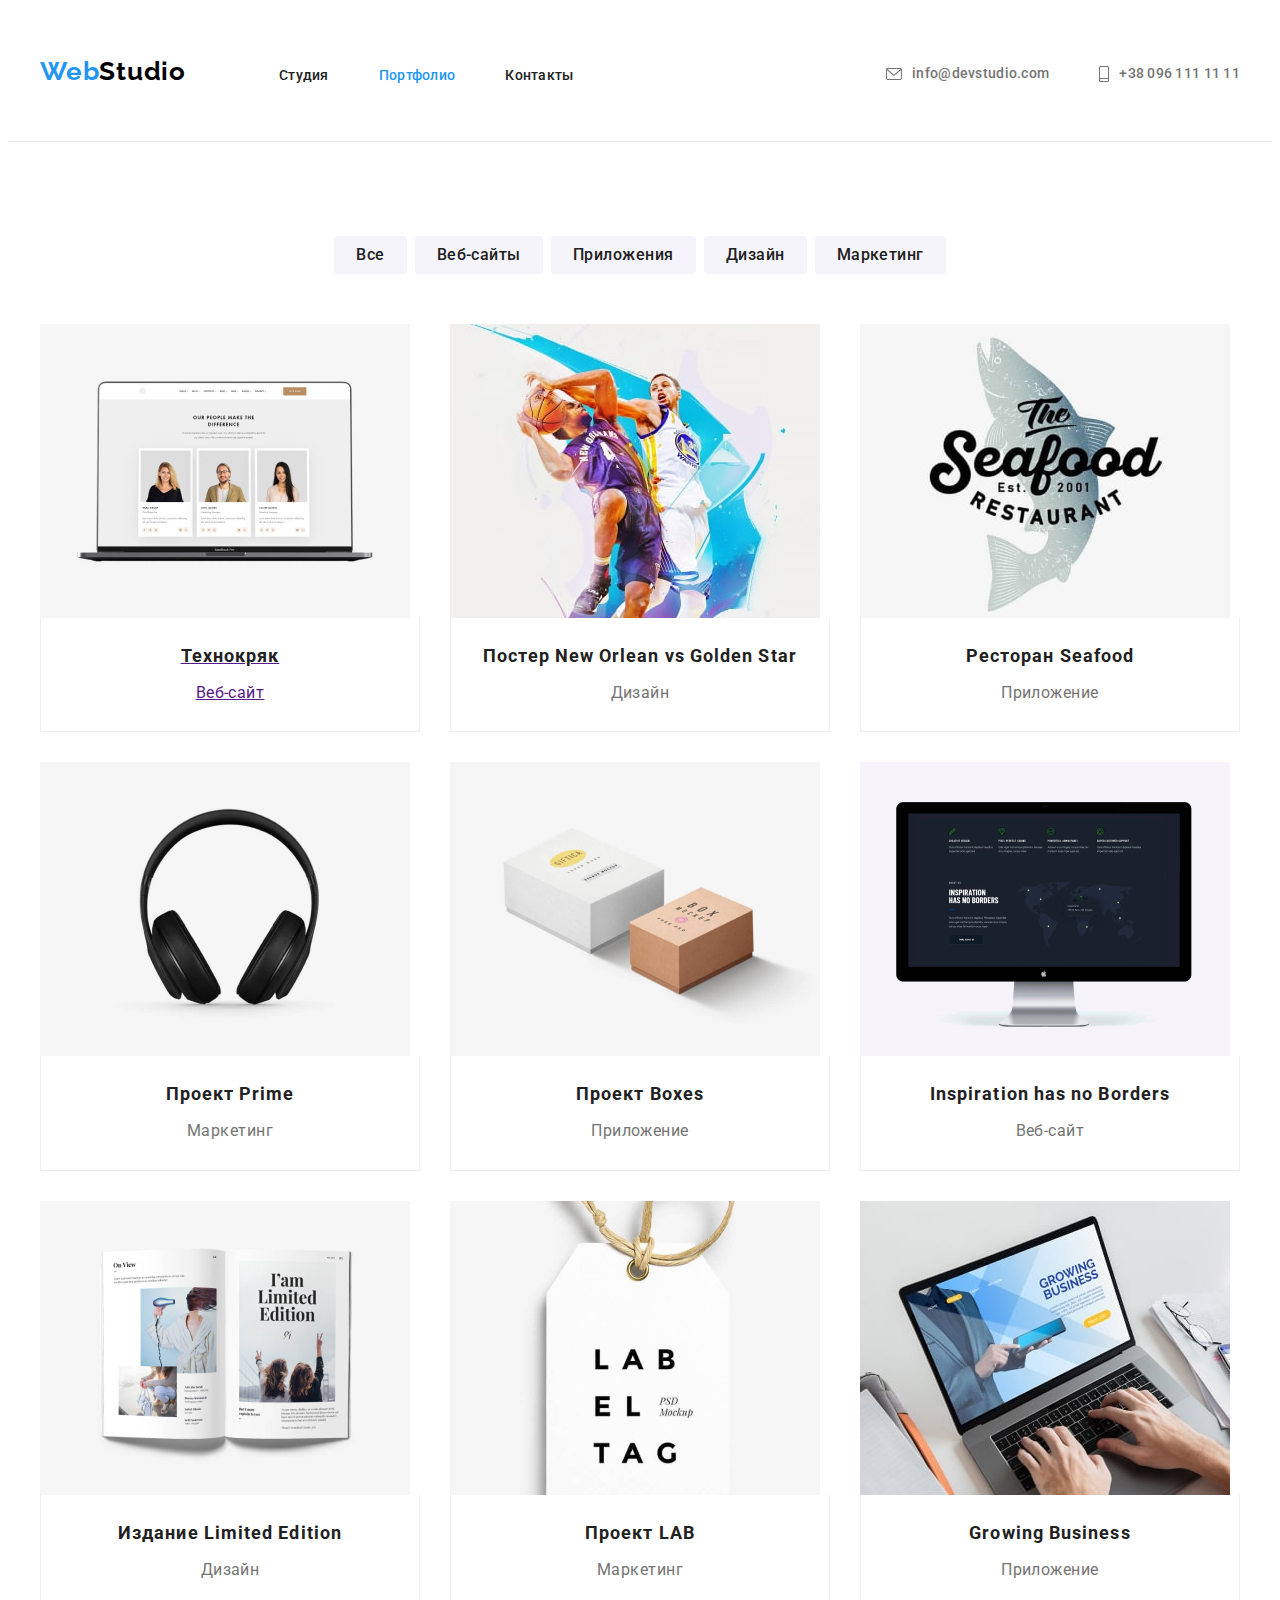
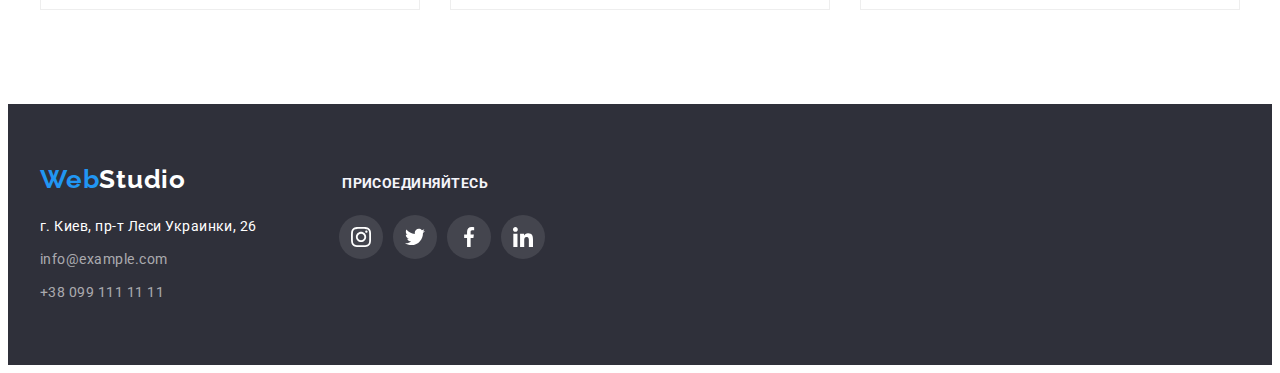
==== portfolio.html @ 6f5ca1a8 "save" ====
<!DOCTYPE html>
<html lang="ru">

<head>
  <meta charset="utf-8">
  <meta name="description" content="Предоставление услуг Веб разработки" />
  <title>Веб студия</title>
  <!-- Добавление шрифтов Google-fonts -->
  <link rel="preconnect" href="https://fonts.googleapis.com">
  <link rel="preconnect" href="https://fonts.gstatic.com" crossorigin>
  <link href="https://fonts.googleapis.com/css2?family=Raleway:wght@700&family=Roboto:wght@400;500;700;900&display=swap"
    rel="stylesheet">
  <!-- Добавление Modern-normalize -->
  <link rel="stylesheet" href="https://cdnjs.cloudflare.com/ajax/libs/modern-normalize/1.1.0/modern-normalize.min.css"
    integrity="sha512-wpPYUAdjBVSE4KJnH1VR1HeZfpl1ub8YT/NKx4PuQ5NmX2tKuGu6U/JRp5y+Y8XG2tV+wKQpNHVUX03MfMFn9Q=="
    crossorigin="anonymous" referrerpolicy="no-referrer" />
  <!-- Ссылка на CSS-файл -->
  <link rel="stylesheet" href="./css/styles.css">
</head>
<!-- Body -->

<body>
  <!-- Содержание -->
  <header class="page-header">
    <!-- HEADER -->
    <div class="container">
      <nav class="main-nav">
        <a class="logo" href="./index.html">Web<span class="accent black">Studio</span></a>
        <ul class="site-nav list">
          <li class="item"><a href="./index.html" class="link">Студия</a></li>
          <li class="item"><a href="" class="link current">Портфолио</a></li>
          <li class="item"><a href="./contacts.html" class="link">Контакты</a></li>
        </ul>
      </nav>
      <!-- КОНТАКТЫ -->
      <ul class="contact list">
        <li class="item-contacts item">
          <a href="mailto:info@devstudio.com" class="link">
            <svg class="icon-contacts" width="16" height="12">
              <use href="./images/svg/sprite.svg#icon-envelope-hover"></use>
            </svg>
            info@devstudio.com</a>
        </li>
        <li class="item-contacts item">
          <a href="tel:+380961111111" class="link">
            <svg class="icon-contacts" width="10" height="16">
              <use href="./images/svg/sprite.svg#icon-smartphone"></use>
            </svg>
            +38 096 111 11 11</a>
        </li>
      </ul>
    </div>
  </header>

  <main>
    <section class="section directions">
      <div class="container">
        <h1 class="visually-hidden">Портфолио</h1>
        <ul class="directions-list list">
          <li class="directions-item">
            <button class="directions-item-all button">Все</button>
          </li>

          <li class="directions-item">
            <button class="directions-item-web button">Веб-сайты</button>
          </li>

          <li class="directions-item">
            <button class="directions-item-app button">Приложения</button>
          </li>

          <li class="directions-item">
            <button class="directions-item-design button">Дизайн</button>
          </li>

          <li class="directions-item">
            <button class="directions-item-market button">Маркетинг</button>
          </li>
        </ul>

        <ul class="example-list list">
          <li class="example-item">
            <a href="">
            <img src="./images/portfolio/Технокряк-img(1).jpg" width="370" height="294" alt="Технокряк">
            <div class="example-content">
              <h2 class="example-title">Технокряк</h2>
              <p class="example-text">Веб-сайт</p>
            </div>
            </a>
          </li>


          <li class="example-item">
            <img src="./images/portfolio/Постер-img (2).jpg" width="370" height="294" alt="Постер">
            <div class="example-content">
              <h2 class="example-title">Постер New Orlean vs Golden Star</span></h2>
              <p class="example-text">Дизайн</p>
            </div>
          </li>

          <li class="example-item">
            <img src="./images/portfolio/Seafood-img (3).jpg" width="370" height="294" alt="Ресторан Сифуд">
            <div class="example-content">
              <h2 class="example-title">Ресторан Seafood</h2>
              <p class="example-text">Приложение</p>
            </div>
          </li>

          <li class="example-item">
            <img src="./images/portfolio/Prime-img (4).jpg" width="370" height="294" alt="Проект Прайм">
            <div class="example-content">
              <h2 class="example-title"> Проект Prime</h2>
              <p class="example-text">Маркетинг</p>
            </div>
          </li>

          <li class="example-item">
            <img src="./images/portfolio/Boxes-img (5).jpg" width="370" height="294" alt="Проект Боксес">
            <div class="example-content">
              <h2 class="example-title">Проект Boxes</h2>
              <p class="example-text">Приложение</p>
            </div>
          </li>

          <li class="example-item">
            <img src="./images/portfolio/Inspiration-img (6).jpg" width="370" height="294" alt="Вдохновение без границ">
            <div class="example-content">
              <h2 class="example-title">Inspiration has no Borders</h2>
              <p class="example-text">Веб-сайт</p>
            </div>
          </li>

          <li class="example-item">
            <img src="./images/portfolio/Limited-img (7).jpg" width="370" height="294" alt="Издание Ограниченная Серия">
            <div class="example-content">
              <h2 class="example-title">Издание Limited Edition</h2>
              <p class="example-text">Дизайн</p>
            </div>
          </li>

          <li class="example-item">
            <img src="./images/portfolio/LAB-img (8).jpg" width="370" height="294" alt="Проект ЛАБ">
            <div class="example-content">
              <h2 class="example-title">Проект LAB</h2>
              <p class="example-text">Маркетинг</p>
            </div>
          </li>

          <li class="example-item">
            <img src="./images/portfolio/Growing-img (9).jpg" width="370" height="294" alt="Растущий бизнес">
            <div class="example-content">
              <h2 class="example-title"> Growing Business</h2>
              <p class="example-text">Приложение</p>
            </div>
          </li>
      </div>
    </section>
  </main>
  <!-- Футер -->
  <footer class="page-footer">
    <div class="container">
      <div class="logo-title-thumb">
        <a class="logo" href="./index.html">Web<span class="accent white">Studio</span></a>
        <h2 class="footer-social-title">присоединяйтесь</h2>
      </div>

      <div class="footer-contacts-socials">
        <address class="footer-contacts">
          <ul class="footer-contacts-list list">
            <li class="city-item item">
              <a class="city-link link"
                href="https://www.google.com/maps/d/viewer?mid=10uSM3H-mIU3GznYo2szRIEphczw&ll=50.42732700000001%2C30.538092&z=17"
                target="_blank" rel="noopener noreferrer">г. Киев, пр-т Леси Украинки, 26</a>
            </li>

            <li class="mail-item item">
              <a href="mailto:info@example.com" class="mail-link link">info@example.com</a>
            </li>

            <li class="phone-item item">
              <a href="tel:+380991111111" class="phone-link link">+38 099 111 11 11</a>
            </li>
          </ul>
        </address>

        <ul class="footer-social-list list">
          <li class="footer-social-item item">
            <a class="footer-social-link link" href="">
              <svg class="footer-social-icon" width="20" height="20">
                <use href="./images/svg/sprite.svg#icon-instagram"></use>
              </svg>
            </a>
          </li>

          <li class="footer-social-item item">
            <a class="footer-social-link link" href="">
              <svg class="footer-social-icon" width="20" height="20">
                <use href="./images/svg/sprite.svg#icon-twitter"></use>
              </svg>
            </a>
          </li>

          <li class="footer-social-item item">
            <a class="footer-social-link link" href="">
              <svg class="footer-social-icon" width="20" height="20">
                <use href="./images/svg/sprite.svg#icon-facebook"></use>
              </svg>
            </a>
          </li>

          <li class="footer-social-item item">
            <a class="footer-social-link link" href="">
              <svg class="footer-social-icon" width="20" height="20">
                <use href="./images/svg/sprite.svg#icon-linkedin"></use>
              </svg>
            </a>
          </li>
        </ul>
      </div>

    </div>
  </footer>
</body>

</html>
---- css/styles.css ----
:root {
  --primary-text-color: #757575;
  --secondary-text-color: #ffffff;
  --footer-text-color: rgba(255, 255, 255, 0.6);
  --title-text-color: #212121;
  --logo-black-color: #000000;
  --accent-color: #2196f3;
  --primary-bg-color: #ffffff;
  --secondary-bg-color: #f5f4fa;
  --footer-bg-color: #2f303a;
  --button-border: rgba(0, 0, 0, 0.15);
  --border-under-header: #ececec;
  --border-under-item: #eeeeee;
  --shadow: 0px 1px 3px rgba(0, 0, 0, 0.12), 0px 1px 1px rgba(0, 0, 0, 0.14),
    0px 2px 1px rgba(0, 0, 0, 0.2);

  /* отступ между элементами списка (кроме меню навигации) */
  --list-gap: 30px;
  /* -1 * var(--list-gap) = -30px  */
}

/* основной цвет текста (прозрачный) #757575  */

/* вторичный цвет текста (черный) #212121 */

/* третий цвет текста (белый) #ffffff */

/* основной фон (белый)  #ffffff */

/* второй фон (белый с прозрачностью) #f5f4fA (наша команда) */

/* третий фон футера + эффиктивные решения (серый) #2f303a */

/* акцент #2196f3 */

/* Добавление в Body: основной цвет и шрифт текста + фон */
body {
  color: var(--primary-text-color);
  background-color: var(--primary-bg-color);
  font-family: 'Roboto', sans-serif;
  letter-spacing: 0.03em;
}

/* Заголовки и обзацы - убираю вертикальные отступы */
h1,
h2,
h3,
h4,
h5,
h6,
p {
  padding: 0;
  margin: 0;
}

h3 {
  margin-bottom: 10px;
}

/* -----------------Утилиты--------------- */
/* контейнер офрмление */
.container {
  margin-left: auto;
  margin-right: auto;
  padding-left: 15px;
  padding-right: 15px;
  width: 1200px;
}

.section {
  margin-bottom: 94px;
  margin-top: 94px;
}

/* .list Убираем маркеры с нужных нам списков */
.list {
  padding: 0;
  margin: 0;
  list-style: none;
}

.visually-hidden {
  position: absolute;
  width: 1px;
  height: 1px;
  margin: -1px;
  padding: 0;
  overflow: hidden;
  border: 0;
  clip: rect(0 0 0 0);
}

/* -----------------HEADER-------------------------- */
.page-header {
  border-bottom: 1px solid var(--border-under-header);
}

/* .logo-web - в навигации */
.main-nav .logo {
  display: block;
  padding-top: 24px;
  padding-bottom: 25px;
  margin-right: 93px;

  text-decoration: none;
  color: var(--accent-color);
  font-family: 'Raleway', sans-serif;
  letter-spacing: 0.03em;
  font-weight: 700;
  font-size: 26px;
  line-height: 1.19;
}

/* WebStudio - черный */
a .accent.black {
  color: var(--logo-black-color);
}

.site-nav {
  display: flex;
}

.site-nav .item + .item {
  margin-left: 50px;
}

/* site-nav цвет списка ссылок */
.site-nav .link {
  display: block;
  padding-top: 32px;
  padding-bottom: 32px;

  color: var(--title-text-color);
  font-weight: 500;
  font-size: 14px;
  line-height: 1.14;
  letter-spacing: 0.02em;
  text-decoration: none;
}

/* site-nav цвет ссылки при наведении */
.site-nav .link:hover,
.site-nav .link:focus {
  color: var(--accent-color);
}

/* current - Позиционирование открытой ссылки на текущей странице*/
.site-nav .link.current {
  color: var(--accent-color);
}

/* Contact */

.contact.list {
  display: flex;
  margin-left: auto;
}

.contact.list > .item + .item {
  margin-left: 50px;
}

/* задается цвет списку контактов в шапке */
.item-contacts .link {
  display: flex;
  align-items: center;

  padding-top: 32px;
  padding-bottom: 32px;

  color: var(--primary-text-color);
  font-weight: 500;
  font-size: 14px;
  line-height: 1.14;
  letter-spacing: 0.02em;
  text-decoration: none;
}

/* задается цвет подсвечивания ссылки при наведении курсором */
.item-contacts .link:hover,
.item-contacts .link:focus {
  color: var(--accent-color);
}

.icon-contacts {
  fill: currentColor;
  margin-right: 10px;
}

.page-header .container {
  display: flex;
  padding-top: 24px;
  padding-bottom: 25px;
  align-items: center;
}

.main-nav {
  display: flex;
  align-items: baseline;
}

/* ---------------------HERO----------------------- */
/* фон Героя */
.solutions {
  margin-bottom: 94px;
}

/* Центрирование - HERO, BUTTON */
.hero {
  background-image: linear-gradient(rgba(47, 48, 58, 0.4), rgba(47, 48, 58, 0.4)),
    url('../images/hero-bg.jpg');
  background-color: #c4c4c4;

  display: flex;
  flex-direction: column;
  justify-content: center;
  max-width: 1600px;
  min-height: 600px;

  text-align: center;
  margin-left: auto;
  margin-right: auto;
}

/* h1 Задается цвет заголовку Героя */
.hero-title {
  margin-top: 0px;
  margin-bottom: 30px;

  color: var(--secondary-text-color);
  font-family: 'Roboto', sans-serif;
  font-weight: 900;
  font-size: 44px;
  line-height: 1.36;
  text-align: center;
  letter-spacing: 0.06em;
  text-transform: uppercase;
}

/* button применение формления к кнопке */
.hero .hero-button {
  display: inline-block;
  padding: 10px 32px;
  margin-left: auto;
  margin-right: auto;

  box-shadow: var(--button-border);
  border-radius: 4px;
  cursor: pointer;

  color: var(--secondary-text-color);
  background-color: var(--accent-color);
  font-family: 'Roboto', sans-serif;
  font-style: normal;
  font-weight: 700;
  font-size: 16px;
  line-height: 1.87;
  letter-spacing: 0.06em;
  border-style: none;
}

/* --------------------SECTION-2------------------- */
/* применение ЗАГОЛОВКА к однотипным секциям, в которых одинаковый цвет заголовка */
.section-title {
  margin-bottom: 50px;

  color: var(--title-text-color);
  font-size: 36px;
  line-height: 1.17;
  text-align: center;
  letter-spacing: 0.03em;
}

/* feature */
.feature-list {
  display: flex;
}

.feature-list .item {
  flex-basis: calc(100% - 4 * var(--list-gap) / 4);
}

.feature-list .item + .item {
  margin-left: var(--list-gap);
}

/* h3 оформление-1 */
.feature-list .title {
  font-family: 'Roboto', sans-serif;
  font-size: 14px;
  line-height: 1.14;
  text-transform: uppercase;
}

/* p - оформление-1 */
.feature-list .text {
  font-size: 14px;
  line-height: 1.71;
}

.thumb-icon-feature {
  display: flex;
  align-items: center;
  justify-content: center;
  width: 270px;
  height: 120px;
  background-color: #f5f4fa;
  border-radius: 4px;

  margin-bottom: 30px;
}

/* --------------------SECTION-3------------------- */
.versions-list {
  display: flex;
  margin-left: calc(-1 * var(--list-gap));
}

.versions-list > .item {
  flex-basis: calc(100% / 3 - var(--list-gap));
  margin-left: var(--list-gap);
}

.item > img {
  max-width: 100%;
}

/* --------------------SECTION-4------------------- */
/* фон к section */
.masters {
  background-color: var(--secondary-bg-color);
}

/* -----------------team---------------- */
.team-list img {
  margin-bottom: 30px;
  max-width: 100%;
}

.team-list {
  display: flex;
  flex-wrap: wrap;
  margin-left: calc(-1 * var(--list-gap));
}

.team-list > .item {
  flex-basis: calc(100% / 4 - var(--list-gap));
  margin-left: var(--list-gap);

  box-shadow: var(--shadow);
  border-radius: 0px 0px 4px 4px;
  background-color: var(--primary-bg-color);
}

.team-list-content {
  padding-bottom: 30px;
}

.team-list-content .text {
  margin-bottom: 16px;
}

/* h3 оформление -2 */
.team-list .title {
  font-weight: 500;
  font-size: 16px;
  line-height: 1.18;
  text-align: center;
}

/* p - оформление-2 */
.team-list .text {
  font-size: 16px;
  line-height: 1.18;
  text-align: center;
}

/* social */
.social-team-list {
  display: flex;
  justify-content: center;
  align-items: center;
}

.social-team-item + .social-team-item {
  margin-left: 10px;
}

.social-team-link {
  display: flex;
  justify-content: center;
  align-items: center;
  width: 44px;
  height: 44px;
  border-radius: 50%;
}

.social-team-link:hover,
.social-team-link:focus {
  background-color: var(--accent-color);
}

.social-team-link:hover .social-team-icon,
.social-team-link:focus .social-team-icon {
  fill: #ffffff;
}

.social-team-icon {
  fill: #afb1b8;
}

/* clients */
.clients-list {
  display: flex;
  /* justify-content: center; */
}

.clients-item + .clients-item {
  margin-left: 30px;
}

.clients-link {
  fill: #afb1b8;
  display: flex;
  width: 170px;
  height: 92px;
  align-items: center;
  justify-content: center;
  border: 1px solid #afb1b8;
  border-radius: 4px;
}

.clients-link:hover,
.clients-link:focus {
  border-color: var(--accent-color);
  fill: var(--accent-color);
}

/* -----------------------ФУТЕР---------------- */
/* фон - футер */
.page-footer {
  background-color: var(--footer-bg-color);
}

.page-footer .container {
  padding-top: 60px;
  padding-bottom: 60px;
}

.page-footer .logo {
  text-decoration: none;
  color: var(--accent-color);
  font-family: 'Raleway', sans-serif;
  letter-spacing: 0.03em;
  font-weight: 700;
  font-size: 26px;
  line-height: 1.19;
}

/* Studio - белый цвет */
.logo .accent.white {
  color: var(--secondary-text-color);
}

.footer-contacts .city-link {
  margin-bottom: 9px;
  display: block;

  text-decoration: none;
  color: var(--secondary-text-color);
  font-style: normal;
  font-weight: 400;
  font-size: 14px;
  line-height: 1.71;
}

/* phone - оформление */
.footer-contacts .mail-link,
.footer-contacts .phone-link {
  color: var(--footer-text-color);
  text-decoration: none;
  font-style: normal;
  font-weight: 400;
  font-size: 14px;
  line-height: 1.71;
}

.mail-item {
  margin-bottom: 9px;
}

.logo-title-thumb {
  display: flex;
  align-items: baseline;
  margin-bottom: 20px;
}

.footer-social-title {
  margin-left: 156px;

  color: var(--secondary-bg-color);
  font-family: 'Roboto', sans-serif;
  font-size: 14px;
  line-height: 1.14;
  text-transform: uppercase;
}

.footer-contacts-socials {
  display: flex;
}

.footer-social-list {
  display: flex;
  margin-left: 82px;
}

.footer-social-item + .footer-social-item {
  margin-left: 10px;
}

.footer-social-link {
  display: flex;
  align-items: center;
  justify-content: center;
  width: 44px;
  height: 44px;
  background-color: rgba(255, 255, 255, 0.1);
  border-radius: 50%;
}

.footer-social-link:hover,
.footer-social-link:focus {
  background-color: var(--accent-color);
}

.footer-social-icon {
  fill: var(--secondary-text-color);
}

/* ------------------------------------------- */
/* ------------------ПОРТФОЛИО-MAIN--------------- */
/* ------------------------------------------- */
.directions-list {
  display: flex;
  justify-content: center;
  margin-bottom: 50px;
}

.directions-list .directions-item + .directions-item {
  margin-left: 8px;
}

/* button применение формления к кнопке */
.directions .button {
  padding: 6px 22px;

  color: var(--title-text-color);
  background-color: var(--secondary-bg-color);
  font-family: inherit;
  font-style: normal;
  font-weight: 500;
  font-size: 16px;
  line-height: 1.6;
  letter-spacing: 0.03em;
  border-radius: 4px;
  cursor: pointer;
  border-style: none;
}

/* Кнопка - наведеие и фокус */
.directions .button:hover,
.directions .button:focus {
  color: var(--secondary-text-color);
  background-color: var(--accent-color);
}

/* example */
.example-item img {
  display: block;
  max-width: 100%;
}

.example-list {
  display: flex;
  flex-wrap: wrap;
  margin-left: calc(-1 * var(--list-gap));
  margin-bottom: calc(-1 * var(--list-gap));
}

.example-item .example-content {
  padding-top: 20px;
  padding-bottom: 24px;

  border-bottom: 1px solid var(--border-under-item);
  border-left: 1px solid var(--border-under-item);
  border-right: 1px solid var(--border-under-item);
}

.example-list > .example-item {
  flex-basis: calc(100% / 3 - var(--list-gap));
  margin-left: var(--list-gap);
  margin-bottom: var(--list-gap);

  text-align: center;
}
/* -------------------------------- */
.example-list .example-title {
  margin-bottom: 4px;

  color: var(--title-text-color);
  font-size: 18px;
  line-height: 2;
  letter-spacing: 0.06em;
}

.example-list .example-text {
  line-height: 1.87;
}

/* lllllllllllllllllllllllll */
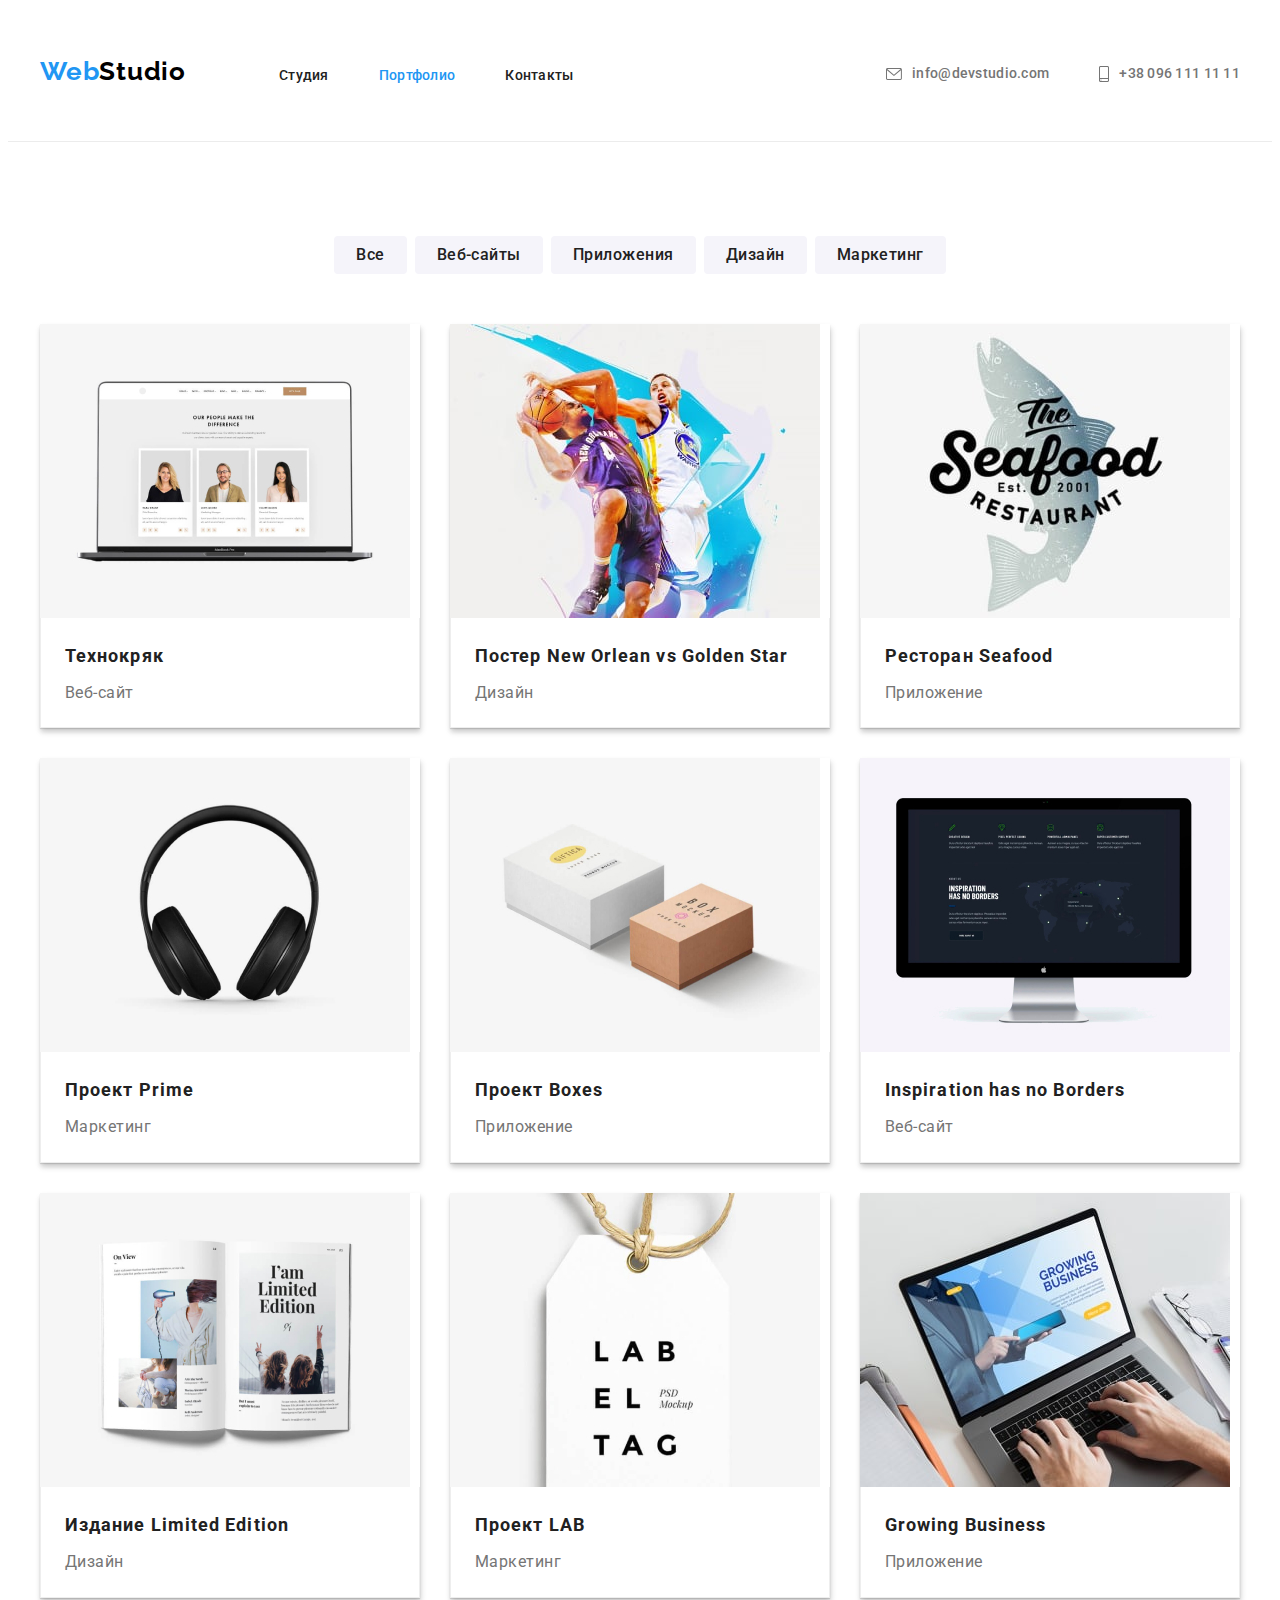
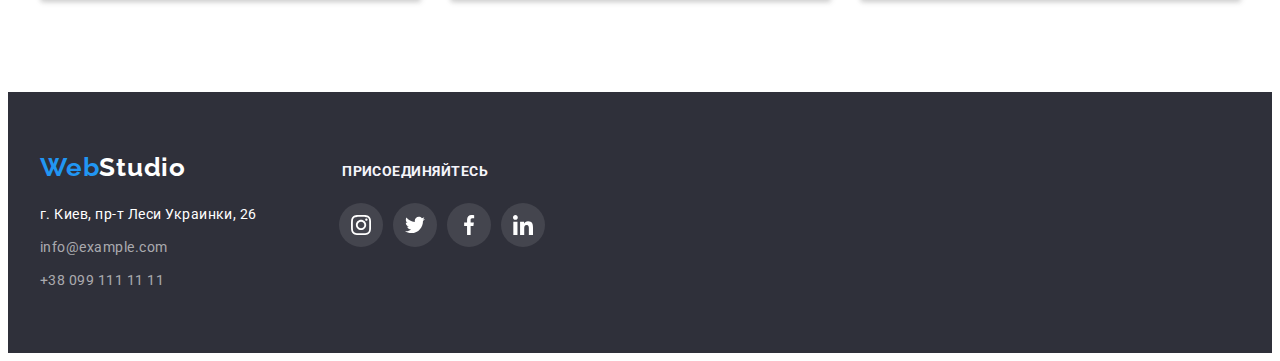
==== commit 2d4b6f9f: "Update portfolio.html" ====
--- a/portfolio.html
+++ b/portfolio.html
@@ -80,13 +80,11 @@
 
         <ul class="example-list list">
           <li class="example-item">
-            <a href="">
             <img src="./images/portfolio/Технокряк-img(1).jpg" width="370" height="294" alt="Технокряк">
             <div class="example-content">
               <h2 class="example-title">Технокряк</h2>
               <p class="example-text">Веб-сайт</p>
             </div>
-            </a>
           </li>
 
 
--- a/css/styles.css
+++ b/css/styles.css
@@ -572,6 +572,9 @@
 .directions .button:focus {
   color: var(--secondary-text-color);
   background-color: var(--accent-color);
+
+  box-shadow: 0px 3px 1px rgba(0, 0, 0, 0.1), 0px 1px 2px rgba(0, 0, 0, 0.08),
+    0px 2px 2px rgba(0, 0, 0, 0.12);
 }
 
 /* example */
@@ -588,8 +591,8 @@
 }
 
 .example-item .example-content {
-  padding-top: 20px;
-  padding-bottom: 24px;
+  text-align: start;
+  padding: 20px 24px 20px 24px;
 
   border-bottom: 1px solid var(--border-under-item);
   border-left: 1px solid var(--border-under-item);
@@ -602,6 +605,10 @@
   margin-bottom: var(--list-gap);
 
   text-align: center;
+
+  background-color: var(--primary-bg-color);
+  box-shadow: 0px 1px 1px rgba(0, 0, 0, 0.12), 0px 4px 4px rgba(0, 0, 0, 0.06),
+    1px 4px 6px rgba(0, 0, 0, 0.16);
 }
 /* -------------------------------- */
 .example-list .example-title {
@@ -614,7 +621,10 @@
 }
 
 .example-list .example-text {
+  font-weight: 400;
+  font-size: 16px;
   line-height: 1.87;
+  color: var(--primary-text-color);
 }
 
 /* lllllllllllllllllllllllll */
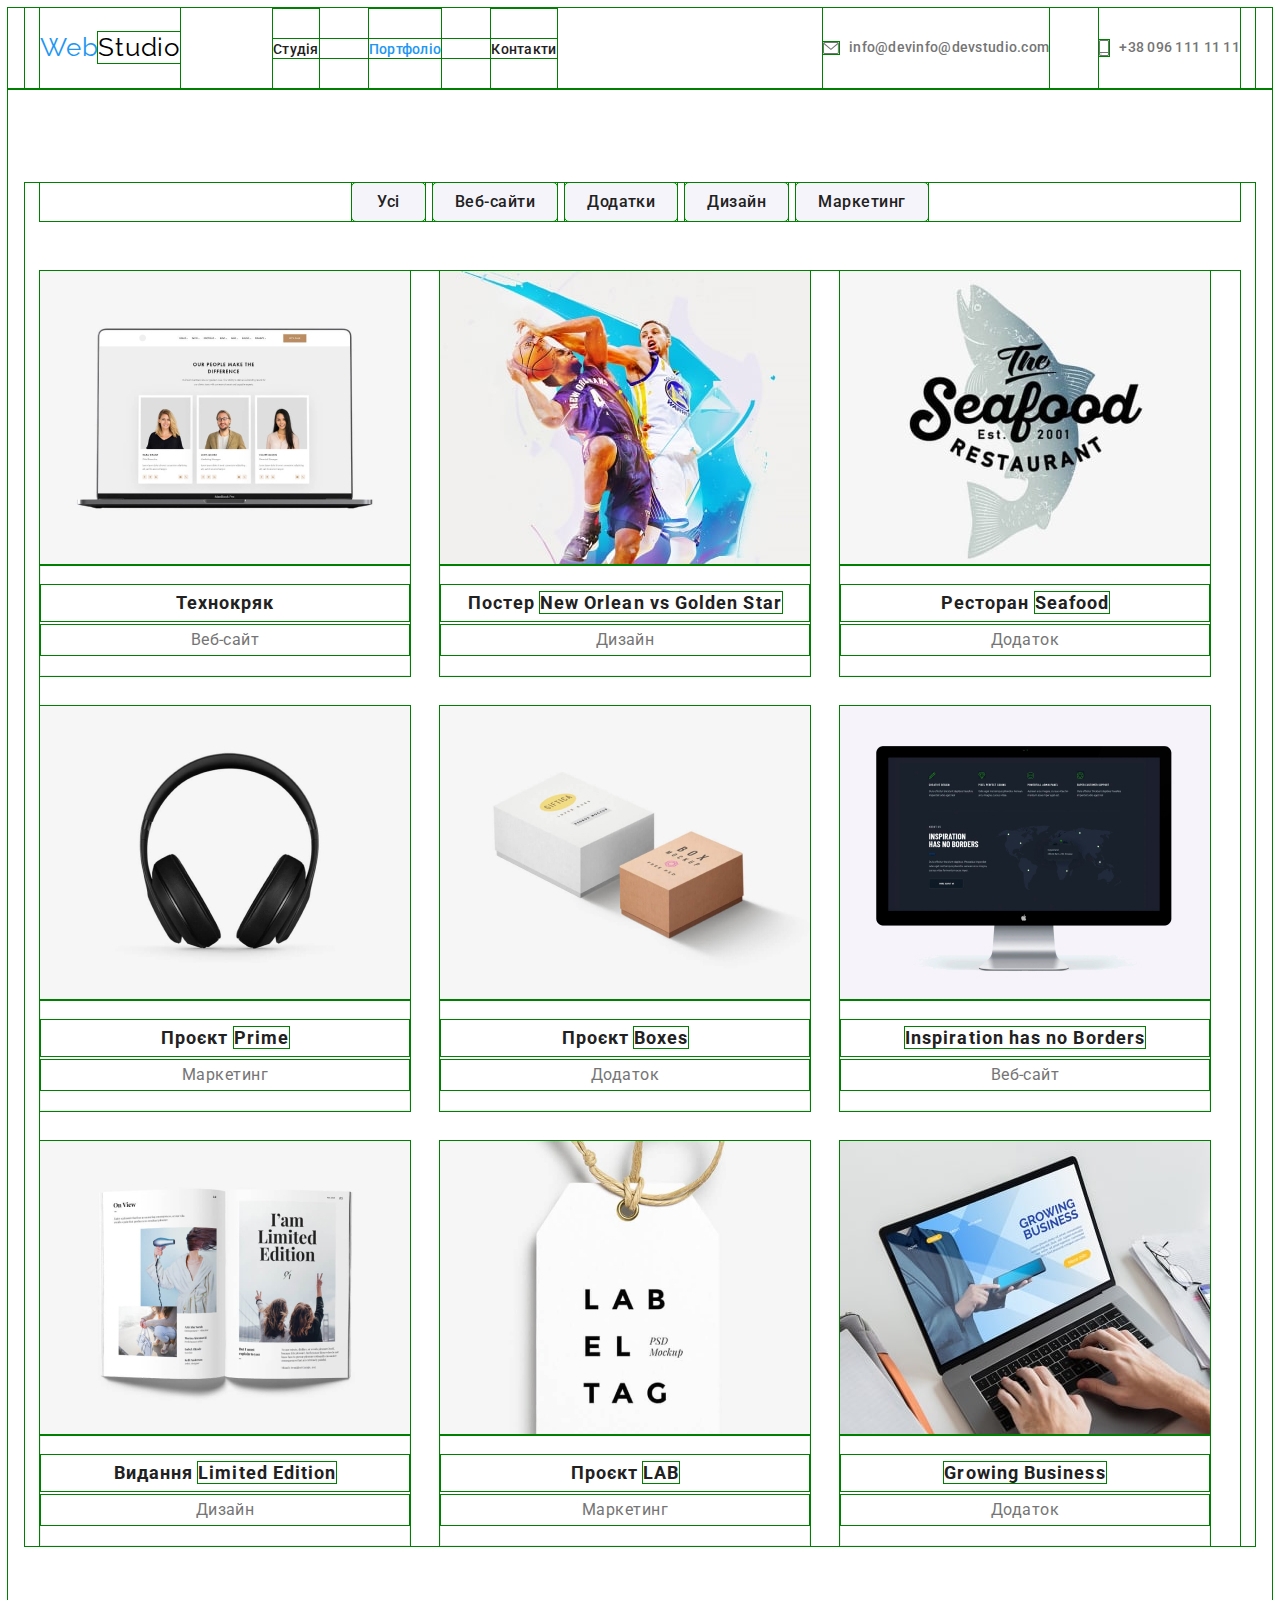
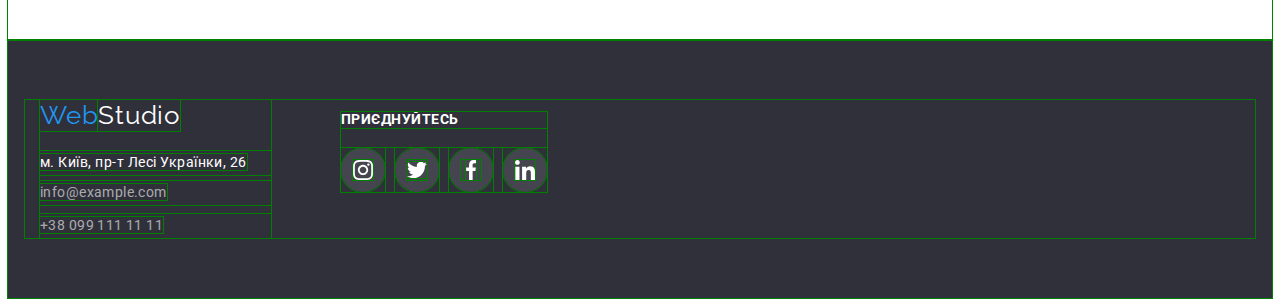
==== commit 0e2b5ef4: "portfolio.html" ====
--- a/portfolio.html
+++ b/portfolio.html
@@ -1,14 +1,13 @@
 <!DOCTYPE html>
-<html lang="ru">
-
+<html lang="uk">
 <head>
   <meta charset="utf-8">
-  <meta name="description" content="Предоставление услуг Веб разработки" />
-  <title>Веб студия</title>
+  <meta name="description" content="Надання послуг Веб-розробки" />
+  <title>Портфоліо</title>
   <!-- Добавление шрифтов Google-fonts -->
   <link rel="preconnect" href="https://fonts.googleapis.com">
   <link rel="preconnect" href="https://fonts.gstatic.com" crossorigin>
-  <link href="https://fonts.googleapis.com/css2?family=Raleway:wght@700&family=Roboto:wght@400;500;700;900&display=swap"
+  <link href="https://fonts.googleapis.com/css2?family=Raleway:wght@700&family=Roboto:wght@400;500;700&display=swap"
     rel="stylesheet">
   <!-- Добавление Modern-normalize -->
   <link rel="stylesheet" href="https://cdnjs.cloudflare.com/ajax/libs/modern-normalize/1.1.0/modern-normalize.min.css"
@@ -17,162 +16,151 @@
   <!-- Ссылка на CSS-файл -->
   <link rel="stylesheet" href="./css/styles.css">
 </head>
-<!-- Body -->
-
+
+<!--Body -->
 <body>
   <!-- Содержание -->
   <header class="page-header">
     <!-- HEADER -->
     <div class="container">
       <nav class="main-nav">
-        <a class="logo" href="./index.html">Web<span class="accent black">Studio</span></a>
+        <a class="logo link" href="./index.html " lang="en">Web<span class="accent black">Studio</span></a>
         <ul class="site-nav list">
-          <li class="item"><a href="./index.html" class="link">Студия</a></li>
-          <li class="item"><a href="" class="link current">Портфолио</a></li>
-          <li class="item"><a href="./contacts.html" class="link">Контакты</a></li>
+          <li class="item"><a href="./index.html" class="link">Студія</a></li>
+          <li class="item"><a href="./portfolio.html" class="link current">Портфоліо</a></li>
+          <li class="item"><a href="./contacts.html" class="link">Контакти</a></li>
         </ul>
       </nav>
       <!-- КОНТАКТЫ -->
       <ul class="contact list">
-        <li class="item-contacts item">
-          <a href="mailto:info@devstudio.com" class="link">
-            <svg class="icon-contacts" width="16" height="12">
-              <use href="./images/svg/sprite.svg#icon-envelope-hover"></use>
-            </svg>
-            info@devstudio.com</a>
-        </li>
-        <li class="item-contacts item">
-          <a href="tel:+380961111111" class="link">
-            <svg class="icon-contacts" width="10" height="16">
-              <use href="./images/svg/sprite.svg#icon-smartphone"></use>
-            </svg>
-            +38 096 111 11 11</a>
+          <li class="contact-item">
+            <a href="mailto:info@devstudio.com" class="link" lang="en">
+              <svg class="contact-icon" width="16" height="12">
+                <use href="./images/sprite.svg#icon-envelope-hover"></use>
+              </svg>
+              info@devinfo@devstudio.com
+            </a>
+          </li>
+          <li class="contact-item">
+            <a href="tel:+380961111111" class="link">
+              <svg class="contact-icon" width="10" height="16">
+                <use href="./images/sprite.svg#icon-smartphone"></use>
+              </svg>
+              +38 096 111 11 11
+            </a>
+          </li>
+        </ul>
+    </div>
+  </header>
+
+  <main>
+  <section class="directions section">
+    <div class="container">
+      <h1 class="visually-hidden">Портфоліо</h1>
+      <ul class="directions-list list">
+        <li class="directions-item">
+          <button class="directions-button" type="button">Усі</button>
+        </li>
+        <li class="directions-item">
+          <button class="directions-button" type="button">Веб-сайти</button>
+        </li>
+        <li class="directions-item">
+          <button class="directions-button" type="button">Додатки</button>
+        </li>
+        <li class="directions-item">
+          <button class="directions-button" type="button">Дизайн</button>
+        </li>
+        <li class="directions-item">
+          <button class="directions-button" type="button">Маркетинг</button>
+        </li>
+      </ul>
+
+      <ul class="example-list list">
+        <li class="example-item">
+          <img class="image" src="./images/portfolio/img1.jpg" width="370" height="294" alt="Технокряк">
+          <div class="example-content">
+            <h2 class="example-title">Технокряк</h2>
+            <p class="example-text">Веб-сайт</p>
+          </div>
+        </li>
+        <li class="example-item">
+          <img class="image" src="./images/portfolio/img2.jpg" width="370" height="294" alt="Постер">
+          <div class="example-content">
+            <h2 class="example-title">Постер <span lang="en">New Orlean vs Golden Star</span></h2>
+            <p class="example-text">Дизайн</p>
+          </div>
+        </li>
+        <li class="example-item">
+          <img class="image" src="./images/portfolio/img3.jpg" width="370" height="294" alt="Ресторан Сіфуд">
+          <div class="example-content">
+            <h2 class="example-title">Ресторан <span lang="en">Seafood</span></h2>
+            <p class="example-text">Додаток</p>
+          </div>
+        </li>
+        <li class="example-item">
+          <img class="image" src="./images/portfolio/img4.jpg" width="370" height="294" alt="Проєкт Прайм">
+          <div class="example-content">
+            <h2 class="example-title"> Проєкт <span lang="en">Prime</span></h2>
+            <p class="example-text">Маркетинг</p>
+          </div>
+        </li>
+        <li class="example-item">
+          <img class="image" src="./images/portfolio/img5.jpg" width="370" height="294" alt="Проект Боксес">
+          <div class="example-content">
+            <h2 class="example-title">Проєкт <span lang="en">Boxes</span></h2>
+            <p class="example-text">Додаток</p>
+          </div>
+        </li>
+        <li class="example-item">
+          <img class="image" src="./images/portfolio/img6.jpg" width="370" height="294" alt="Натхнення без кордонів">
+          <div class="example-content">
+            <h2 class="example-title"><span lang="en">Inspiration has no Borders</span></h2>
+            <p class="example-text">Веб-сайт</p>
+          </div>
+        </li>
+        <li class="example-item">
+          <img class="image" src="./images/portfolio/img7.jpg" width="370" height="294" alt="Видання Обмежена серія">
+          <div class="example-content">
+            <h2 class="example-title">Видання <span lang="en">Limited Edition</span></h2>
+            <p class="example-text">Дизайн</p>
+          </div>
+        </li>
+        <li class="example-item">
+          <img class="image" src="./images/portfolio/img8.jpg" width="370" height="294" alt="Проєкт ЛАБ">
+          <div class="example-content">
+            <h2 class="example-title">Проєкт <span lang="en">LAB</span></h2>
+            <p class="example-text">Маркетинг</p>
+          </div>
+        </li>
+        <li class="example-item">
+          <img class="image" src="./images/portfolio/img9.jpg" width="370" height="294" alt="Зростаючий бизнес">
+          <div class="example-content">
+            <h2 class="example-title"><span lang="en">Growing Business</span></h2>
+            <p class="example-text">Додаток</p>
+          </div>
         </li>
       </ul>
     </div>
-  </header>
-
-  <main>
-    <section class="section directions">
-      <div class="container">
-        <h1 class="visually-hidden">Портфолио</h1>
-        <ul class="directions-list list">
-          <li class="directions-item">
-            <button class="directions-item-all button">Все</button>
-          </li>
-
-          <li class="directions-item">
-            <button class="directions-item-web button">Веб-сайты</button>
-          </li>
-
-          <li class="directions-item">
-            <button class="directions-item-app button">Приложения</button>
-          </li>
-
-          <li class="directions-item">
-            <button class="directions-item-design button">Дизайн</button>
-          </li>
-
-          <li class="directions-item">
-            <button class="directions-item-market button">Маркетинг</button>
-          </li>
-        </ul>
-
-        <ul class="example-list list">
-          <li class="example-item">
-            <img src="./images/portfolio/Технокряк-img(1).jpg" width="370" height="294" alt="Технокряк">
-            <div class="example-content">
-              <h2 class="example-title">Технокряк</h2>
-              <p class="example-text">Веб-сайт</p>
-            </div>
-          </li>
-
-
-          <li class="example-item">
-            <img src="./images/portfolio/Постер-img (2).jpg" width="370" height="294" alt="Постер">
-            <div class="example-content">
-              <h2 class="example-title">Постер New Orlean vs Golden Star</span></h2>
-              <p class="example-text">Дизайн</p>
-            </div>
-          </li>
-
-          <li class="example-item">
-            <img src="./images/portfolio/Seafood-img (3).jpg" width="370" height="294" alt="Ресторан Сифуд">
-            <div class="example-content">
-              <h2 class="example-title">Ресторан Seafood</h2>
-              <p class="example-text">Приложение</p>
-            </div>
-          </li>
-
-          <li class="example-item">
-            <img src="./images/portfolio/Prime-img (4).jpg" width="370" height="294" alt="Проект Прайм">
-            <div class="example-content">
-              <h2 class="example-title"> Проект Prime</h2>
-              <p class="example-text">Маркетинг</p>
-            </div>
-          </li>
-
-          <li class="example-item">
-            <img src="./images/portfolio/Boxes-img (5).jpg" width="370" height="294" alt="Проект Боксес">
-            <div class="example-content">
-              <h2 class="example-title">Проект Boxes</h2>
-              <p class="example-text">Приложение</p>
-            </div>
-          </li>
-
-          <li class="example-item">
-            <img src="./images/portfolio/Inspiration-img (6).jpg" width="370" height="294" alt="Вдохновение без границ">
-            <div class="example-content">
-              <h2 class="example-title">Inspiration has no Borders</h2>
-              <p class="example-text">Веб-сайт</p>
-            </div>
-          </li>
-
-          <li class="example-item">
-            <img src="./images/portfolio/Limited-img (7).jpg" width="370" height="294" alt="Издание Ограниченная Серия">
-            <div class="example-content">
-              <h2 class="example-title">Издание Limited Edition</h2>
-              <p class="example-text">Дизайн</p>
-            </div>
-          </li>
-
-          <li class="example-item">
-            <img src="./images/portfolio/LAB-img (8).jpg" width="370" height="294" alt="Проект ЛАБ">
-            <div class="example-content">
-              <h2 class="example-title">Проект LAB</h2>
-              <p class="example-text">Маркетинг</p>
-            </div>
-          </li>
-
-          <li class="example-item">
-            <img src="./images/portfolio/Growing-img (9).jpg" width="370" height="294" alt="Растущий бизнес">
-            <div class="example-content">
-              <h2 class="example-title"> Growing Business</h2>
-              <p class="example-text">Приложение</p>
-            </div>
-          </li>
-      </div>
-    </section>
+  </section>
   </main>
+
   <!-- Футер -->
   <footer class="page-footer">
     <div class="container">
-      <div class="logo-title-thumb">
-        <a class="logo" href="./index.html">Web<span class="accent white">Studio</span></a>
-        <h2 class="footer-social-title">присоединяйтесь</h2>
-      </div>
-
-      <div class="footer-contacts-socials">
-        <address class="footer-contacts">
-          <ul class="footer-contacts-list list">
+
+      <div class="logo-address">
+        <a class="logo link" href="./index.html" lang="en">Web<span class="accent white">Studio</span></a>
+
+        <address>
+          <ul class="address-list list">
             <li class="city-item item">
               <a class="city-link link"
                 href="https://www.google.com/maps/d/viewer?mid=10uSM3H-mIU3GznYo2szRIEphczw&ll=50.42732700000001%2C30.538092&z=17"
-                target="_blank" rel="noopener noreferrer">г. Киев, пр-т Леси Украинки, 26</a>
+                target="_blank" rel="noopener noreferrer">м. Київ, пр-т Лесі Українки, 26</a>
             </li>
 
             <li class="mail-item item">
-              <a href="mailto:info@example.com" class="mail-link link">info@example.com</a>
+              <a href="mailto:info@example.com" class="mail-link link" lang="en">info@example.com</a>
             </li>
 
             <li class="phone-item item">
@@ -180,43 +168,44 @@
             </li>
           </ul>
         </address>
-
-        <ul class="footer-social-list list">
-          <li class="footer-social-item item">
-            <a class="footer-social-link link" href="">
-              <svg class="footer-social-icon" width="20" height="20">
-                <use href="./images/svg/sprite.svg#icon-instagram"></use>
-              </svg>
-            </a>
-          </li>
-
-          <li class="footer-social-item item">
-            <a class="footer-social-link link" href="">
-              <svg class="footer-social-icon" width="20" height="20">
-                <use href="./images/svg/sprite.svg#icon-twitter"></use>
-              </svg>
-            </a>
-          </li>
-
-          <li class="footer-social-item item">
-            <a class="footer-social-link link" href="">
-              <svg class="footer-social-icon" width="20" height="20">
-                <use href="./images/svg/sprite.svg#icon-facebook"></use>
-              </svg>
-            </a>
-          </li>
-
-          <li class="footer-social-item item">
-            <a class="footer-social-link link" href="">
-              <svg class="footer-social-icon" width="20" height="20">
-                <use href="./images/svg/sprite.svg#icon-linkedin"></use>
+      </div>
+
+      <div class="social-thumb">
+        <h3 class="title">Приєднуйтесь</h3>
+        <ul class="social-list list">
+          <li class="social-item">
+            <a class="social-link" href="https://www.instagram.com">
+              <svg class="social-icon" width="20" height="20" aria-label="Посилання на Інстаграм">
+                <use href="./images/sprite.svg#icon-instagram"></use>
+              </svg>
+            </a>
+          </li>
+
+          <li class="social-item">
+            <a class="social-link" href="https://twitter.com">
+              <svg class="social-icon" width="20" height="20" aria-label="Посилання на Твіттер">
+                <use href="./images/sprite.svg#icon-twitter"></use>
+              </svg>
+            </a>
+          </li>
+
+          <li class="social-item">
+            <a class="social-link" href="https://www.facebook.com">
+              <svg class="social-icon" width="20" height="20" aria-label="Посилання на Фейсбук">
+                <use href="./images/sprite.svg#icon-facebook"></use>
+              </svg>
+            </a>
+          </li>
+
+          <li class="social-item">
+            <a class="social-link" href="https://ua.linkedin.com">
+              <svg class="social-icon" width="20" height="20" aria-label="Посилання на Лінкедін">
+                <use href="./images/sprite.svg#icon-linkedin"></use>
               </svg>
             </a>
           </li>
         </ul>
       </div>
-
-    </div>
   </footer>
 </body>
 
--- a/css/styles.css
+++ b/css/styles.css
@@ -1,19 +1,24 @@
 :root {
+  /* Color */
   --primary-text-color: #757575;
   --secondary-text-color: #ffffff;
   --footer-text-color: rgba(255, 255, 255, 0.6);
   --title-text-color: #212121;
   --logo-black-color: #000000;
   --accent-color: #2196f3;
+  --hero-button-background-color: #188CE8;
   --primary-bg-color: #ffffff;
   --secondary-bg-color: #f5f4fa;
   --footer-bg-color: #2f303a;
   --button-border: rgba(0, 0, 0, 0.15);
+  /* Decoration */
   --border-under-header: #ececec;
   --border-under-item: #eeeeee;
-  --shadow: 0px 1px 3px rgba(0, 0, 0, 0.12), 0px 1px 1px rgba(0, 0, 0, 0.14),
+  --shadow-team: 0px 1px 3px rgba(0, 0, 0, 0.12), 0px 1px 1px rgba(0, 0, 0, 0.14),
     0px 2px 1px rgba(0, 0, 0, 0.2);
-
+  --shadow-example: 0px 1px 1px rgba(0, 0, 0, 0.12), 0px 4px 4px rgba(0, 0, 0, 0.06), 1px 4px 6px rgba(0, 0, 0, 0.16);
+
+  /* Geometry */
   /* отступ между элементами списка (кроме меню навигации) */
   --list-gap: 30px;
   /* -1 * var(--list-gap) = -30px  */
@@ -32,22 +37,29 @@
 /* третий фон футера + эффиктивные решения (серый) #2f303a */
 
 /* акцент #2196f3 */
+
+/* кнопка Hero - фон #188CE8 */
+
+* {
+  outline: 1px solid green;
+}
+
 
 /* Добавление в Body: основной цвет и шрифт текста + фон */
 body {
   color: var(--primary-text-color);
   background-color: var(--primary-bg-color);
-  font-family: 'Roboto', sans-serif;
+  font-family: 'Roboto', 'Raleway', sans-serif;
   letter-spacing: 0.03em;
 }
 
-/* Заголовки и обзацы - убираю вертикальные отступы */
 h1,
 h2,
 h3,
 h4,
 h5,
 h6,
+ul,
 p {
   padding: 0;
   margin: 0;
@@ -57,26 +69,13 @@
   margin-bottom: 10px;
 }
 
-/* -----------------Утилиты--------------- */
-/* контейнер офрмление */
-.container {
-  margin-left: auto;
-  margin-right: auto;
-  padding-left: 15px;
-  padding-right: 15px;
-  width: 1200px;
-}
-
-.section {
-  margin-bottom: 94px;
-  margin-top: 94px;
-}
-
 /* .list Убираем маркеры с нужных нам списков */
 .list {
-  padding: 0;
-  margin: 0;
   list-style: none;
+}
+
+.link {
+  text-decoration: none;
 }
 
 .visually-hidden {
@@ -90,52 +89,85 @@
   clip: rect(0 0 0 0);
 }
 
+/* контейнер офрмление */
+.container {
+  margin-left: auto;
+  margin-right: auto;
+  padding-left: 15px;
+  padding-right: 15px;
+  width: 1200px;
+}
+
+.section {
+  padding-bottom: 94px;
+  padding-top: 94px;
+}
+
+.image {
+  display: block;
+  max-width: 100%;
+}
+
 /* -----------------HEADER-------------------------- */
 .page-header {
   border-bottom: 1px solid var(--border-under-header);
 }
 
-/* .logo-web - в навигации */
-.main-nav .logo {
-  display: block;
+.page-header .container {
+  display: flex;
+  align-items: center;
+}
+
+.main-nav {
+  display: flex;
+  align-items: center;
+}
+
+.page-header .logo {
   padding-top: 24px;
   padding-bottom: 25px;
-  margin-right: 93px;
-
-  text-decoration: none;
-  color: var(--accent-color);
+}
+
+/* .logo-web - синий логотип */
+.logo {
+  display: inline-block;
+
   font-family: 'Raleway', sans-serif;
-  letter-spacing: 0.03em;
-  font-weight: 700;
   font-size: 26px;
   line-height: 1.19;
+  letter-spacing: 0.03em;
+
+  color: var(--accent-color);
+}
+
+/* приидание высоты по родительскому тегу */
+.accent {
+  display: inline-block;
 }
 
 /* WebStudio - черный */
-a .accent.black {
+.logo .accent.black {
   color: var(--logo-black-color);
 }
 
 .site-nav {
   display: flex;
-}
-
-.site-nav .item + .item {
-  margin-left: 50px;
+  flex-wrap: wrap;
+  gap: 50px;
+  margin-left: 93px;
 }
 
 /* site-nav цвет списка ссылок */
 .site-nav .link {
-  display: block;
   padding-top: 32px;
   padding-bottom: 32px;
 
-  color: var(--title-text-color);
   font-weight: 500;
   font-size: 14px;
   line-height: 1.14;
   letter-spacing: 0.02em;
-  text-decoration: none;
+
+  color: var(--title-text-color);
 }
 
 /* site-nav цвет ссылки при наведении */
@@ -149,274 +181,244 @@
   color: var(--accent-color);
 }
 
-/* Contact */
-
-.contact.list {
-  display: flex;
+.contact {
+  display: flex;
+  flex-wrap: wrap;
+  gap: 50px;
+
   margin-left: auto;
 }
 
-.contact.list > .item + .item {
-  margin-left: 50px;
-}
-
 /* задается цвет списку контактов в шапке */
-.item-contacts .link {
-  display: flex;
-  align-items: center;
+.contact .link {
+  display: flex;
 
   padding-top: 32px;
   padding-bottom: 32px;
-
-  color: var(--primary-text-color);
+  align-items: center;
   font-weight: 500;
   font-size: 14px;
   line-height: 1.14;
   letter-spacing: 0.02em;
-  text-decoration: none;
-}
-
-/* задается цвет подсвечивания ссылки при наведении курсором */
-.item-contacts .link:hover,
-.item-contacts .link:focus {
-  color: var(--accent-color);
-}
-
-.icon-contacts {
+  color: var(--primary-text-color);
+}
+
+.contact-icon {
   fill: currentColor;
   margin-right: 10px;
 }
 
-.page-header .container {
-  display: flex;
-  padding-top: 24px;
-  padding-bottom: 25px;
-  align-items: center;
-}
-
-.main-nav {
-  display: flex;
-  align-items: baseline;
-}
-
-/* ---------------------HERO----------------------- */
+/* задается цвет подсвечивания ссылки при наведении курсором */
+.contact .link:hover,
+.contact .link:focus {
+  color: var(--accent-color);
+}
+
+/* ------------------HERO-------------------- */
 /* фон Героя */
-.solutions {
-  margin-bottom: 94px;
-}
-
-/* Центрирование - HERO, BUTTON */
 .hero {
-  background-image: linear-gradient(rgba(47, 48, 58, 0.4), rgba(47, 48, 58, 0.4)),
-    url('../images/hero-bg.jpg');
-  background-color: #c4c4c4;
-
   display: flex;
   flex-direction: column;
   justify-content: center;
+
   max-width: 1600px;
-  min-height: 600px;
-
-  text-align: center;
   margin-left: auto;
   margin-right: auto;
+  padding-top: 200px;
+  padding-bottom: 200px;
+
+  background-image: linear-gradient(rgba(47, 48, 58, 0.4), rgba(47, 48, 58, 0.4)),
+      url('../images/main/hero/hero-bg.jpg');
+  background-color: #c4c4c4;
+  background-position: center;
+  /* background-repeat: no-repeat;
+  background-size: cover; */
 }
 
 /* h1 Задается цвет заголовку Героя */
 .hero-title {
-  margin-top: 0px;
+  width: 696px;
+  margin-left: auto;
+  margin-right: auto;
   margin-bottom: 30px;
 
-  color: var(--secondary-text-color);
-  font-family: 'Roboto', sans-serif;
   font-weight: 900;
   font-size: 44px;
   line-height: 1.36;
   text-align: center;
   letter-spacing: 0.06em;
   text-transform: uppercase;
+
+  color: var(--secondary-text-color);
 }
 
 /* button применение формления к кнопке */
-.hero .hero-button {
-  display: inline-block;
+.hero-button {
+  display: block;
   padding: 10px 32px;
   margin-left: auto;
   margin-right: auto;
 
+  font-family: inherit;
+  font-weight: 700;
+  font-size: 16px;
+  line-height: 1.88;
+  letter-spacing: 0.06em;
+
+  color: var(--secondary-text-color);
+  background-color: var(--accent-color);
+
+  cursor: pointer;
+  border-style: none;
   box-shadow: var(--button-border);
   border-radius: 4px;
-  cursor: pointer;
-
-  color: var(--secondary-text-color);
-  background-color: var(--accent-color);
-  font-family: 'Roboto', sans-serif;
-  font-style: normal;
-  font-weight: 700;
-  font-size: 16px;
-  line-height: 1.87;
-  letter-spacing: 0.06em;
-  border-style: none;
+}
+
+
+.hero-button:hover,
+.hero-button:focus {
+  background-color: var(--hero-button-background-color);
 }
 
 /* --------------------SECTION-2------------------- */
 /* применение ЗАГОЛОВКА к однотипным секциям, в которых одинаковый цвет заголовка */
+.feature {
+  padding-bottom: 47px;
+}
 .section-title {
   margin-bottom: 50px;
 
-  color: var(--title-text-color);
   font-size: 36px;
   line-height: 1.17;
   text-align: center;
-  letter-spacing: 0.03em;
-}
-
-/* feature */
+
+  color: var(--title-text-color);
+}
+
 .feature-list {
   display: flex;
-}
-
-.feature-list .item {
-  flex-basis: calc(100% - 4 * var(--list-gap) / 4);
-}
-
-.feature-list .item + .item {
-  margin-left: var(--list-gap);
+  flex-wrap: wrap;
+  gap: 30px;
+}
+
+.feature-item {
+  width: 270px;
+}
+
+.feature .icon-thumb {
+    display: flex;
+    align-items: center;
+    justify-content: center;
+    width: 270px;
+    height: 120px;
+    background-color: #f5f4fa;
+    border-radius: 4px;
+
+    margin-bottom: 30px;
 }
 
 /* h3 оформление-1 */
-.feature-list .title {
-  font-family: 'Roboto', sans-serif;
+.feature-item .title {
   font-size: 14px;
   line-height: 1.14;
-  text-transform: uppercase;
+
+  color: var(--title-text-color);
 }
 
 /* p - оформление-1 */
-.feature-list .text {
+.feature-item .text {
+
   font-size: 14px;
   line-height: 1.71;
-}
-
-.thumb-icon-feature {
-  display: flex;
-  align-items: center;
-  justify-content: center;
-  width: 270px;
-  height: 120px;
-  background-color: #f5f4fa;
-  border-radius: 4px;
-
-  margin-bottom: 30px;
+
+  color: var(--primary-text-color);
 }
 
 /* --------------------SECTION-3------------------- */
+.versions {
+  padding-top: 47px;
+}
+
 .versions-list {
   display: flex;
-  margin-left: calc(-1 * var(--list-gap));
-}
-
-.versions-list > .item {
-  flex-basis: calc(100% / 3 - var(--list-gap));
-  margin-left: var(--list-gap);
-}
-
-.item > img {
-  max-width: 100%;
+  flex-wrap: wrap;
+  gap: var(--list-gap);
 }
 
 /* --------------------SECTION-4------------------- */
 /* фон к section */
-.masters {
+.team {
   background-color: var(--secondary-bg-color);
 }
 
-/* -----------------team---------------- */
-.team-list img {
-  margin-bottom: 30px;
-  max-width: 100%;
-}
-
 .team-list {
   display: flex;
   flex-wrap: wrap;
-  margin-left: calc(-1 * var(--list-gap));
-}
-
-.team-list > .item {
-  flex-basis: calc(100% / 4 - var(--list-gap));
-  margin-left: var(--list-gap);
-
-  box-shadow: var(--shadow);
-  border-radius: 0px 0px 4px 4px;
-  background-color: var(--primary-bg-color);
-}
-
-.team-list-content {
+  gap: var(--list-gap);
+}
+
+/* фон к элементу списка */
+.team-item {
+  background-color: var(--secondary-text-color);
+
+  box-shadow: var(--shadow-team);
+  border-bottom-right-radius: 4px;
+  border-bottom-left-radius: 4px
+}
+
+.team-content {
+  padding-top: 30px;
   padding-bottom: 30px;
 }
-
-.team-list-content .text {
-  margin-bottom: 16px;
-}
-
 /* h3 оформление -2 */
-.team-list .title {
+.team-item .title {
   font-weight: 500;
   font-size: 16px;
-  line-height: 1.18;
+  line-height: 1.19;
   text-align: center;
+
+  color: var(--title-text-color);
 }
 
 /* p - оформление-2 */
-.team-list .text {
-  font-size: 16px;
-  line-height: 1.18;
+.team-item .text {
+  margin-bottom: 16px;
+
+  line-height: 1.19;
   text-align: center;
-}
-
-/* social */
-.social-team-list {
-  display: flex;
+
+  color: var(--primary-text-color);
+}
+
+.social-list {
+  display: flex;
+  gap: 10px;
   justify-content: center;
-  align-items: center;
-}
-
-.social-team-item + .social-team-item {
-  margin-left: 10px;
-}
-
-.social-team-link {
+  /* align-items: center; */
+}
+
+.social-link {
   display: flex;
   justify-content: center;
   align-items: center;
   width: 44px;
   height: 44px;
+
+  fill: #afb1b8;
+
   border-radius: 50%;
 }
 
-.social-team-link:hover,
-.social-team-link:focus {
+.social-item > .social-link:hover,
+.social-item > .social-link:focus {
   background-color: var(--accent-color);
-}
-
-.social-team-link:hover .social-team-icon,
-.social-team-link:focus .social-team-icon {
   fill: #ffffff;
 }
 
-.social-team-icon {
-  fill: #afb1b8;
-}
-
-/* clients */
+/* client */
 .clients-list {
   display: flex;
-  /* justify-content: center; */
-}
-
-.clients-item + .clients-item {
-  margin-left: 30px;
+  gap: var(--list-gap);
 }
 
 .clients-link {
@@ -439,22 +441,19 @@
 /* -----------------------ФУТЕР---------------- */
 /* фон - футер */
 .page-footer {
-  background-color: var(--footer-bg-color);
-}
-
-.page-footer .container {
   padding-top: 60px;
   padding-bottom: 60px;
+
+  background-color: var(--footer-bg-color);
+}
+
+.page-footer .container {
+  display: flex;
+  align-items: baseline;
 }
 
 .page-footer .logo {
-  text-decoration: none;
-  color: var(--accent-color);
-  font-family: 'Raleway', sans-serif;
-  letter-spacing: 0.03em;
-  font-weight: 700;
-  font-size: 26px;
-  line-height: 1.19;
+  margin-bottom: 20px;
 }
 
 /* Studio - белый цвет */
@@ -462,84 +461,71 @@
   color: var(--secondary-text-color);
 }
 
-.footer-contacts .city-link {
-  margin-bottom: 9px;
-  display: block;
-
-  text-decoration: none;
+.address-list {
+  min-width: 231px;
+}
+
+.city-item {
+  margin-bottom: 6px;
+}
+
+.city-link {
+  font-size: 14px;
+  font-style: normal;
+  line-height: 1.71;
+  /* letter-spacing: inherit; */
+
   color: var(--secondary-text-color);
-  font-style: normal;
-  font-weight: 400;
-  font-size: 14px;
-  line-height: 1.71;
-}
-
-/* phone - оформление */
-.footer-contacts .mail-link,
-.footer-contacts .phone-link {
-  color: var(--footer-text-color);
-  text-decoration: none;
-  font-style: normal;
-  font-weight: 400;
-  font-size: 14px;
-  line-height: 1.71;
 }
 
 .mail-item {
   margin-bottom: 9px;
 }
 
-.logo-title-thumb {
-  display: flex;
-  align-items: baseline;
+/* phone - оформление */
+.mail-link,
+.phone-link {
+  font-size: 14px;
+  font-style: normal;
+  line-height: 1.71;
+  letter-spacing: 0.03em;
+
+  color: var(--footer-text-color);
+}
+
+.city-link:hover,
+.city-link:focus,
+.mail-link:hover,
+.mail-link:focus,
+.phone-link:hover,
+.phone-link:focus {
+  color: var(--accent-color);
+}
+
+.page-footer .social-thumb {
+  margin-left: 70px;
+}
+
+.social-thumb .title {
   margin-bottom: 20px;
-}
-
-.footer-social-title {
-  margin-left: 156px;
-
-  color: var(--secondary-bg-color);
-  font-family: 'Roboto', sans-serif;
+
   font-size: 14px;
   line-height: 1.14;
   text-transform: uppercase;
-}
-
-.footer-contacts-socials {
-  display: flex;
-}
-
-.footer-social-list {
-  display: flex;
-  margin-left: 82px;
-}
-
-.footer-social-item + .footer-social-item {
-  margin-left: 10px;
-}
-
-.footer-social-link {
-  display: flex;
-  align-items: center;
-  justify-content: center;
-  width: 44px;
-  height: 44px;
+
+  color: var(--primary-bg-color);
+}
+
+.social-thumb .social-link {
+  fill: var(--primary-bg-color);
   background-color: rgba(255, 255, 255, 0.1);
-  border-radius: 50%;
-}
-
-.footer-social-link:hover,
-.footer-social-link:focus {
-  background-color: var(--accent-color);
-}
-
-.footer-social-icon {
-  fill: var(--secondary-text-color);
-}
+}
+
 
 /* ------------------------------------------- */
-/* ------------------ПОРТФОЛИО-MAIN--------------- */
+/* ----------------ПОРТФОЛИО-------------- */
 /* ------------------------------------------- */
+
 .directions-list {
   display: flex;
   justify-content: center;
@@ -550,26 +536,33 @@
   margin-left: 8px;
 }
 
+.directions-item:first-child > .directions-button {
+  padding-left: 25px;
+  padding-right: 25px;
+}
+
 /* button применение формления к кнопке */
-.directions .button {
+.directions-button {
   padding: 6px 22px;
+
+
+  font-family: inherit;
+  font-weight: 500;
+  font-size: 16px;
+  line-height: 1.62;
+  letter-spacing: inherit;
 
   color: var(--title-text-color);
   background-color: var(--secondary-bg-color);
-  font-family: inherit;
-  font-style: normal;
-  font-weight: 500;
-  font-size: 16px;
-  line-height: 1.6;
-  letter-spacing: 0.03em;
+
   border-radius: 4px;
   cursor: pointer;
   border-style: none;
 }
 
 /* Кнопка - наведеие и фокус */
-.directions .button:hover,
-.directions .button:focus {
+.directions-button:hover,
+.directions-button:focus {
   color: var(--secondary-text-color);
   background-color: var(--accent-color);
 
@@ -577,54 +570,43 @@
     0px 2px 2px rgba(0, 0, 0, 0.12);
 }
 
-/* example */
-.example-item img {
-  display: block;
-  max-width: 100%;
-}
-
+/* ---------------------------- */
 .example-list {
   display: flex;
   flex-wrap: wrap;
-  margin-left: calc(-1 * var(--list-gap));
-  margin-bottom: calc(-1 * var(--list-gap));
-}
-
-.example-item .example-content {
-  text-align: start;
-  padding: 20px 24px 20px 24px;
-
-  border-bottom: 1px solid var(--border-under-item);
+  gap: var(--list-gap);
+}
+
+.example-item {
+  text-align: center;
+}
+
+.example-item:hover,
+.example-item:focus {
+  box-shadow: var(--shadow-example);
+}
+
+.example-content {
+  padding-top: 20px;
+  padding-bottom: 20px;
+
+  background-color: var(--primary-bg-color);
   border-left: 1px solid var(--border-under-item);
   border-right: 1px solid var(--border-under-item);
-}
-
-.example-list > .example-item {
-  flex-basis: calc(100% / 3 - var(--list-gap));
-  margin-left: var(--list-gap);
-  margin-bottom: var(--list-gap);
-
-  text-align: center;
-
-  background-color: var(--primary-bg-color);
-  box-shadow: 0px 1px 1px rgba(0, 0, 0, 0.12), 0px 4px 4px rgba(0, 0, 0, 0.06),
-    1px 4px 6px rgba(0, 0, 0, 0.16);
-}
-/* -------------------------------- */
-.example-list .example-title {
+  border-bottom: 1px solid var(--border-under-item);;
+}
+
+.example-title {
   margin-bottom: 4px;
 
-  color: var(--title-text-color);
   font-size: 18px;
   line-height: 2;
   letter-spacing: 0.06em;
-}
-
-.example-list .example-text {
-  font-weight: 400;
+
+  color: var(--title-text-color);
+}
+
+.example-text {
   font-size: 16px;
-  line-height: 1.87;
-  color: var(--primary-text-color);
-}
-
-/* lllllllllllllllllllllllll */
+  line-height: 1.88;
+}
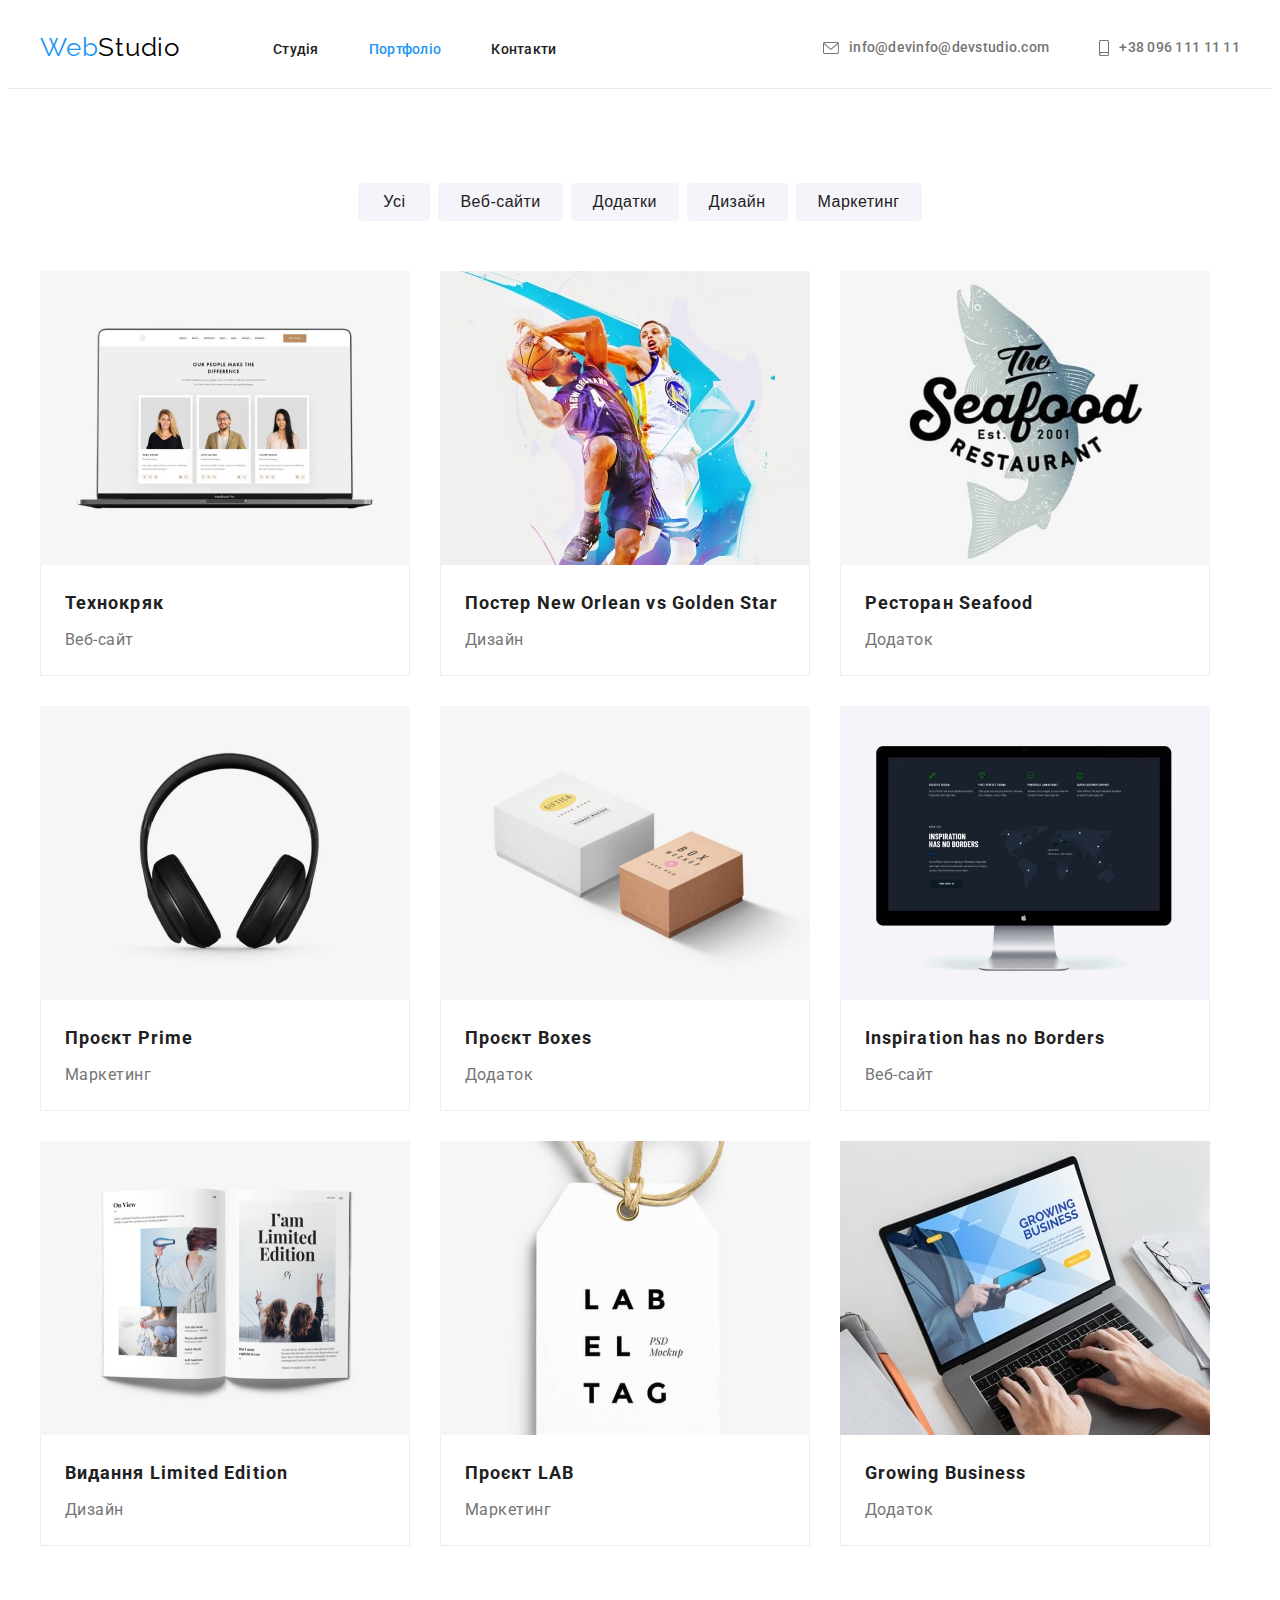
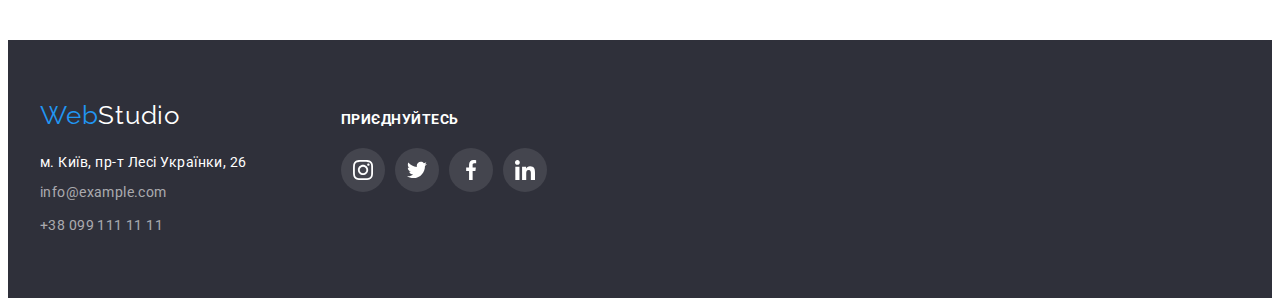
==== commit ed163018: "portfolio.html" ====
--- a/portfolio.html
+++ b/portfolio.html
@@ -77,67 +77,76 @@
 
       <ul class="example-list list">
         <li class="example-item">
-          <img class="image" src="./images/portfolio/img1.jpg" width="370" height="294" alt="Технокряк">
+          <a href="" class="example-link link"><img class="image" src="./images/portfolio/img1.jpg" width="370" height="294" alt="Технокряк">
           <div class="example-content">
             <h2 class="example-title">Технокряк</h2>
             <p class="example-text">Веб-сайт</p>
           </div>
-        </li>
-        <li class="example-item">
-          <img class="image" src="./images/portfolio/img2.jpg" width="370" height="294" alt="Постер">
+          </a>
+        </li>
+        <li class="example-item">
+          <a href="" class="example-link link"><img class="image" src="./images/portfolio/img2.jpg" width="370" height="294" alt="Постер">
           <div class="example-content">
             <h2 class="example-title">Постер <span lang="en">New Orlean vs Golden Star</span></h2>
             <p class="example-text">Дизайн</p>
           </div>
-        </li>
-        <li class="example-item">
-          <img class="image" src="./images/portfolio/img3.jpg" width="370" height="294" alt="Ресторан Сіфуд">
+          </a>
+        </li>
+        <li class="example-item">
+          <a href="" class="example-link link"><img class="image" src="./images/portfolio/img3.jpg" width="370" height="294" alt="Ресторан Сіфуд">
           <div class="example-content">
             <h2 class="example-title">Ресторан <span lang="en">Seafood</span></h2>
             <p class="example-text">Додаток</p>
           </div>
-        </li>
-        <li class="example-item">
-          <img class="image" src="./images/portfolio/img4.jpg" width="370" height="294" alt="Проєкт Прайм">
+          </a>
+        </li>
+        <li class="example-item">
+          <a href="" class="example-link link"><img class="image" src="./images/portfolio/img4.jpg" width="370" height="294" alt="Проєкт Прайм">
           <div class="example-content">
             <h2 class="example-title"> Проєкт <span lang="en">Prime</span></h2>
             <p class="example-text">Маркетинг</p>
           </div>
-        </li>
-        <li class="example-item">
-          <img class="image" src="./images/portfolio/img5.jpg" width="370" height="294" alt="Проект Боксес">
+          </a>
+        </li>
+        <li class="example-item">
+         <a href="" class="example-link link"> <img class="image" src="./images/portfolio/img5.jpg" width="370" height="294" alt="Проект Боксес">
           <div class="example-content">
             <h2 class="example-title">Проєкт <span lang="en">Boxes</span></h2>
             <p class="example-text">Додаток</p>
           </div>
-        </li>
-        <li class="example-item">
-          <img class="image" src="./images/portfolio/img6.jpg" width="370" height="294" alt="Натхнення без кордонів">
+          </a>
+        </li>
+        <li class="example-item">
+         <a href="" class="example-link link"> <img class="image" src="./images/portfolio/img6.jpg" width="370" height="294" alt="Натхнення без кордонів">
           <div class="example-content">
             <h2 class="example-title"><span lang="en">Inspiration has no Borders</span></h2>
             <p class="example-text">Веб-сайт</p>
           </div>
-        </li>
-        <li class="example-item">
-          <img class="image" src="./images/portfolio/img7.jpg" width="370" height="294" alt="Видання Обмежена серія">
+          </a>
+        </li>
+        <li class="example-item">
+          <a href="" class="example-link link"><img class="image" src="./images/portfolio/img7.jpg" width="370" height="294" alt="Видання Обмежена серія">
           <div class="example-content">
             <h2 class="example-title">Видання <span lang="en">Limited Edition</span></h2>
             <p class="example-text">Дизайн</p>
           </div>
-        </li>
-        <li class="example-item">
-          <img class="image" src="./images/portfolio/img8.jpg" width="370" height="294" alt="Проєкт ЛАБ">
+          </a>
+        </li>
+        <li class="example-item">
+          <a href="" class="example-link link"><img class="image" src="./images/portfolio/img8.jpg" width="370" height="294" alt="Проєкт ЛАБ">
           <div class="example-content">
             <h2 class="example-title">Проєкт <span lang="en">LAB</span></h2>
             <p class="example-text">Маркетинг</p>
           </div>
-        </li>
-        <li class="example-item">
-          <img class="image" src="./images/portfolio/img9.jpg" width="370" height="294" alt="Зростаючий бизнес">
+          </a>
+        </li>
+        <li class="example-item">
+          <a href="" class="example-link link"><img class="image" src="./images/portfolio/img9.jpg" width="370" height="294" alt="Зростаючий бизнес">
           <div class="example-content">
             <h2 class="example-title"><span lang="en">Growing Business</span></h2>
             <p class="example-text">Додаток</p>
           </div>
+          </a>
         </li>
       </ul>
     </div>
@@ -206,6 +215,7 @@
           </li>
         </ul>
       </div>
+    </div>
   </footer>
 </body>
 
--- a/css/styles.css
+++ b/css/styles.css
@@ -10,10 +10,14 @@
   --primary-bg-color: #ffffff;
   --secondary-bg-color: #f5f4fa;
   --footer-bg-color: #2f303a;
-  --button-border: rgba(0, 0, 0, 0.15);
+
   /* Decoration */
   --border-under-header: #ececec;
   --border-under-item: #eeeeee;
+  --shadow-hero-button:  0px 4px 4px rgba(0, 0, 0, 0.15);
+  --shadow-portfolio-button: 0px 3px 1px rgba(0, 0, 0, 0.1),
+    0px 1px 2px rgba(0, 0, 0, 0.08),
+    0px 2px 2px rgba(0, 0, 0, 0.12);
   --shadow-team: 0px 1px 3px rgba(0, 0, 0, 0.12), 0px 1px 1px rgba(0, 0, 0, 0.14),
     0px 2px 1px rgba(0, 0, 0, 0.2);
   --shadow-example: 0px 1px 1px rgba(0, 0, 0, 0.12), 0px 4px 4px rgba(0, 0, 0, 0.06), 1px 4px 6px rgba(0, 0, 0, 0.16);
@@ -40,9 +44,6 @@
 
 /* кнопка Hero - фон #188CE8 */
 
-* {
-  outline: 1px solid green;
-}
 
 
 /* Добавление в Body: основной цвет и шрифт текста + фон */
@@ -183,9 +184,7 @@
 
 .contact {
   display: flex;
-  flex-wrap: wrap;
   gap: 50px;
-
   margin-left: auto;
 }
 
@@ -195,17 +194,20 @@
 
   padding-top: 32px;
   padding-bottom: 32px;
+
   align-items: center;
   font-weight: 500;
   font-size: 14px;
   line-height: 1.14;
   letter-spacing: 0.02em;
+
   color: var(--primary-text-color);
 }
 
 .contact-icon {
+  margin-right: 10px;
+
   fill: currentColor;
-  margin-right: 10px;
 }
 
 /* задается цвет подсвечивания ссылки при наведении курсором */
@@ -217,16 +219,11 @@
 /* ------------------HERO-------------------- */
 /* фон Героя */
 .hero {
-  display: flex;
-  flex-direction: column;
-  justify-content: center;
-
   max-width: 1600px;
-  margin-left: auto;
+  /* margin-left: auto; */
   margin-right: auto;
   padding-top: 200px;
   padding-bottom: 200px;
-
   background-image: linear-gradient(rgba(47, 48, 58, 0.4), rgba(47, 48, 58, 0.4)),
       url('../images/main/hero/hero-bg.jpg');
   background-color: #c4c4c4;
@@ -258,19 +255,15 @@
   padding: 10px 32px;
   margin-left: auto;
   margin-right: auto;
-
-  font-family: inherit;
   font-weight: 700;
   font-size: 16px;
   line-height: 1.88;
   letter-spacing: 0.06em;
-
   color: var(--secondary-text-color);
   background-color: var(--accent-color);
-
   cursor: pointer;
   border-style: none;
-  box-shadow: var(--button-border);
+  box-shadow: var(--shadow-hero-button);
   border-radius: 4px;
 }
 
@@ -278,6 +271,7 @@
 .hero-button:hover,
 .hero-button:focus {
   background-color: var(--hero-button-background-color);
+  box-shadow: var(--shadow-hero-button);
 }
 
 /* --------------------SECTION-2------------------- */
@@ -309,12 +303,14 @@
     display: flex;
     align-items: center;
     justify-content: center;
-    width: 270px;
-    height: 120px;
-    background-color: #f5f4fa;
+
+    padding-top: 25px;
+    padding-bottom: 25px;
+    margin-bottom: 30px;
+
+    background-color: var(--secondary-bg-color);
+
     border-radius: 4px;
-
-    margin-bottom: 30px;
 }
 
 /* h3 оформление-1 */
@@ -327,7 +323,6 @@
 
 /* p - оформление-1 */
 .feature-item .text {
-
   font-size: 14px;
   line-height: 1.71;
 
@@ -394,7 +389,6 @@
   display: flex;
   gap: 10px;
   justify-content: center;
-  /* align-items: center; */
 }
 
 .social-link {
@@ -422,20 +416,23 @@
 }
 
 .clients-link {
-  fill: #afb1b8;
-  display: flex;
+  display: flex;
+  align-items: center;
+  justify-content: center;
   width: 170px;
   height: 92px;
-  align-items: center;
-  justify-content: center;
+
+  fill: #afb1b8;
+
   border: 1px solid #afb1b8;
   border-radius: 4px;
 }
 
 .clients-link:hover,
 .clients-link:focus {
+  fill: var(--accent-color);
+
   border-color: var(--accent-color);
-  fill: var(--accent-color);
 }
 
 /* -----------------------ФУТЕР---------------- */
@@ -545,8 +542,6 @@
 .directions-button {
   padding: 6px 22px;
 
-
-  font-family: inherit;
   font-weight: 500;
   font-size: 16px;
   line-height: 1.62;
@@ -566,8 +561,7 @@
   color: var(--secondary-text-color);
   background-color: var(--accent-color);
 
-  box-shadow: 0px 3px 1px rgba(0, 0, 0, 0.1), 0px 1px 2px rgba(0, 0, 0, 0.08),
-    0px 2px 2px rgba(0, 0, 0, 0.12);
+  box-shadow: var(--shadow-portfolio-button);
 }
 
 /* ---------------------------- */
@@ -577,20 +571,17 @@
   gap: var(--list-gap);
 }
 
-.example-item {
-  text-align: center;
-}
-
-.example-item:hover,
-.example-item:focus {
+.example-link:hover,
+.example-link:focus {
+  display: block;
   box-shadow: var(--shadow-example);
 }
 
 .example-content {
-  padding-top: 20px;
-  padding-bottom: 20px;
+  padding: 20px 24px;
 
   background-color: var(--primary-bg-color);
+
   border-left: 1px solid var(--border-under-item);
   border-right: 1px solid var(--border-under-item);
   border-bottom: 1px solid var(--border-under-item);;
@@ -609,4 +600,6 @@
 .example-text {
   font-size: 16px;
   line-height: 1.88;
-}
+
+  color: var(--primary-text-color);
+}
